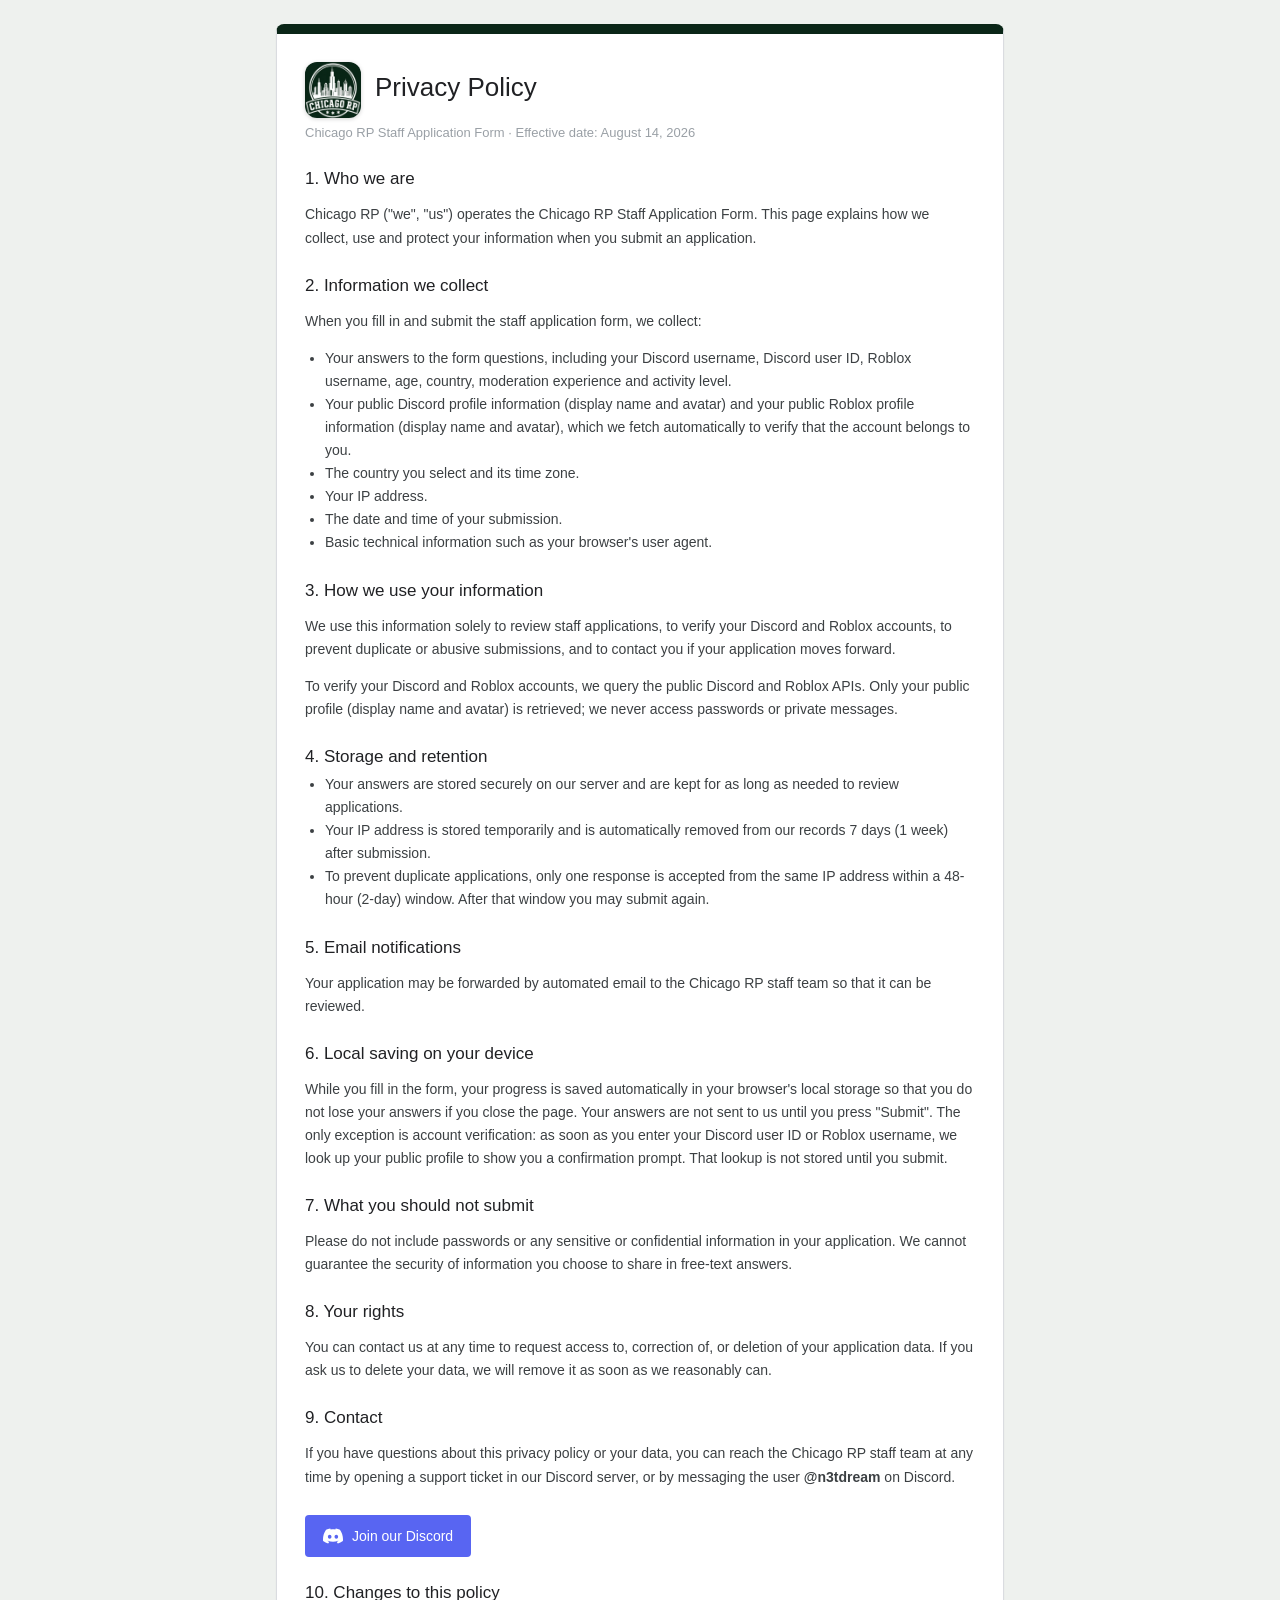
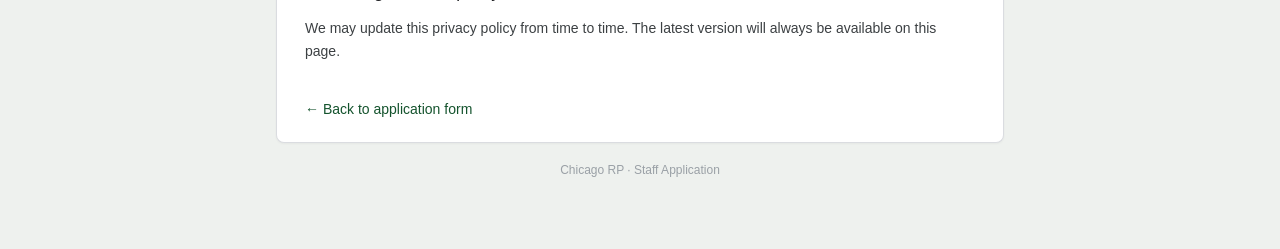
==== privacy_policy.html @ f028f975 "Add files via upload" ====
<!DOCTYPE html>
<html lang="en">
<head>
  <meta charset="UTF-8">
  <meta name="viewport" content="width=device-width, initial-scale=1.0">
  <title>Privacy Policy — Chicago RP Staff Application</title>
  <meta name="description" content="Privacy policy for the Chicago RP staff application form.">
  <link rel="icon" type="image/png" href="assets/logo.png">
  <style>
    :root { --accent:#0a2617; --soft:#14532d; --ink:#202124; --ink2:#5f6368; --ink3:#9aa0a6; --border:#dadce0; --bg:#eef1ee; }
    * { box-sizing: border-box; }
    body { margin:0; font-family: Roboto, "Segoe UI", Arial, sans-serif; background: var(--bg); color: var(--ink); -webkit-font-smoothing: antialiased; }
    .shell { max-width: 760px; margin: 0 auto; padding: 24px 16px 72px; }
    .card { background:#fff; border:1px solid var(--border); border-top:10px solid var(--accent); border-radius:8px; box-shadow:0 1px 2px rgba(60,64,67,.05); padding: 28px 28px 24px; }
    .topbar { display:flex; align-items:center; gap:14px; margin-bottom: 4px; }
    .logo { width:56px; height:56px; border-radius:12px; object-fit:cover; box-shadow:0 1px 4px rgba(0,0,0,.18); }
    h1 { font-size:26px; font-weight:500; margin:0 0 4px; line-height:1.3; }
    .meta { font-size:13px; color: var(--ink3); margin:0; }
    h2 { font-size:17px; font-weight:500; margin:26px 0 6px; }
    p, li { font-size:14px; line-height:1.65; color:#3c4043; }
    ul { margin:6px 0; padding-left:20px; }
    a { color: var(--soft); }
    .back { display:inline-block; margin:24px 0 0; font-size:14px; color:var(--soft); text-decoration:none; }
    .back:hover { text-decoration:underline; }
    .discord-btn { display:inline-flex; align-items:center; gap:9px; background:#5865F2; color:#fff; text-decoration:none; font-size:14px; font-weight:500; padding:11px 18px; border-radius:4px; margin-top:12px; }
    .discord-btn:hover { background:#4752c4; }
    .discord-btn svg { width:20px; height:20px; }
    .foot { text-align:center; font-size:12px; color:var(--ink3); margin-top:20px; }
    @media (max-width:560px){ .card { padding:20px 16px 4px; } h1 { font-size:22px; } }
  </style>
</head>
<body>
  <div class="shell">
    <div class="card">
      <div class="topbar">
        <img class="logo" src="assets/logo.png" alt="Chicago RP logo">
        <h1>Privacy Policy</h1>
      </div>
      <p class="meta">Chicago RP Staff Application Form · Effective date: August 14, 2026</p>

      <h2>1. Who we are</h2>
      <p>Chicago RP ("we", "us") operates the Chicago RP Staff Application Form. This page explains how we collect, use and protect your information when you submit an application.</p>

      <h2>2. Information we collect</h2>
      <p>When you fill in and submit the staff application form, we collect:</p>
      <ul>
        <li>Your answers to the form questions, including your Discord username, Discord user ID, Roblox username, age, country, moderation experience and activity level.</li>
        <li>Your public Discord profile information (display name and avatar) and your public Roblox profile information (display name and avatar), which we fetch automatically to verify that the account belongs to you.</li>
        <li>The country you select and its time zone.</li>
        <li>Your IP address.</li>
        <li>The date and time of your submission.</li>
        <li>Basic technical information such as your browser's user agent.</li>
      </ul>

      <h2>3. How we use your information</h2>
      <p>We use this information solely to review staff applications, to verify your Discord and Roblox accounts, to prevent duplicate or abusive submissions, and to contact you if your application moves forward.</p>
      <p>To verify your Discord and Roblox accounts, we query the public Discord and Roblox APIs. Only your public profile (display name and avatar) is retrieved; we never access passwords or private messages.</p>

      <h2>4. Storage and retention</h2>
      <ul>
        <li>Your answers are stored securely on our server and are kept for as long as needed to review applications.</li>
        <li>Your IP address is stored temporarily and is automatically removed from our records 7 days (1 week) after submission.</li>
        <li>To prevent duplicate applications, only one response is accepted from the same IP address within a 48-hour (2-day) window. After that window you may submit again.</li>
      </ul>

      <h2>5. Email notifications</h2>
      <p>Your application may be forwarded by automated email to the Chicago RP staff team so that it can be reviewed.</p>

      <h2>6. Local saving on your device</h2>
      <p>While you fill in the form, your progress is saved automatically in your browser's local storage so that you do not lose your answers if you close the page. Your answers are not sent to us until you press "Submit". The only exception is account verification: as soon as you enter your Discord user ID or Roblox username, we look up your public profile to show you a confirmation prompt. That lookup is not stored until you submit.</p>

      <h2>7. What you should not submit</h2>
      <p>Please do not include passwords or any sensitive or confidential information in your application. We cannot guarantee the security of information you choose to share in free-text answers.</p>

      <h2>8. Your rights</h2>
      <p>You can contact us at any time to request access to, correction of, or deletion of your application data. If you ask us to delete your data, we will remove it as soon as we reasonably can.</p>

      <h2>9. Contact</h2>
      <p>If you have questions about this privacy policy or your data, you can reach the Chicago RP staff team at any time by opening a support ticket in our Discord server, or by messaging the user <strong>@n3tdream</strong> on Discord.</p>
      <a class="discord-btn" href="https://discord.gg/SUYD4qfcaN" target="_blank" rel="noopener">
        <svg viewBox="0 0 24 24" aria-hidden="true"><path fill="#fff" d="M20.317 4.3698a19.7913 19.7913 0 0 0-4.8851-1.5152.0741.0741 0 0 0-.0785.0371c-.211.3753-.4447.8648-.6083 1.2495-1.8447-.2762-3.68-.2762-5.4868 0-.1636-.3933-.4058-.8742-.6177-1.2495a.077.077 0 0 0-.0785-.037 19.7363 19.7363 0 0 0-4.8852 1.515.0699.0699 0 0 0-.0321.0277C.5334 9.0458-.319 13.5799.0992 18.0578a.0824.0824 0 0 0 .0312.0561c2.0528 1.5076 4.0413 2.4228 5.9929 3.0294a.0777.0777 0 0 0 .0842-.0276c.4616-.6304.8731-1.2952 1.226-1.9942a.076.076 0 0 0-.0416-.1057c-.6528-.2476-1.2743-.5495-1.8722-.8923a.077.077 0 0 1-.0076-.1277c.1258-.0943.2517-.1923.3718-.2914a.0743.0743 0 0 1 .0776-.0105c3.9278 1.7933 8.18 1.7933 12.0614 0a.0739.0739 0 0 1 .0785.0095c.1202.099.246.1981.3728.2924a.077.077 0 0 1-.0066.1276 12.2986 12.2986 0 0 1-1.873.8914.0766.0766 0 0 0-.0407.1067c.3604.698.7719 1.3628 1.225 1.9932a.076.076 0 0 0 .0842.0286c1.961-.6067 3.9495-1.5219 6.0023-3.0294a.077.077 0 0 0 .0313-.0552c.5004-5.177-.8382-9.6739-3.5485-13.6604a.061.061 0 0 0-.0312-.0286zM8.02 15.3312c-1.1825 0-2.1569-1.0857-2.1569-2.419 0-1.3332.9555-2.4189 2.157-2.4189 1.2108 0 2.1757 1.0952 2.1568 2.419 0 1.3332-.9555 2.4189-2.1569 2.4189zm7.9748 0c-1.1825 0-2.1569-1.0857-2.1569-2.419 0-1.3332.9554-2.4189 2.1569-2.4189 1.2108 0 2.1757 1.0952 2.1568 2.419 0 1.3332-.946 2.4189-2.1568 2.4189z"/></svg>
        Join our Discord
      </a>

      <h2>10. Changes to this policy</h2>
      <p>We may update this privacy policy from time to time. The latest version will always be available on this page.</p>

      <a class="back" href="index.html">← Back to application form</a>
    </div>
    <div class="foot">Chicago RP · Staff Application</div>
  </div>
</body>
</html>
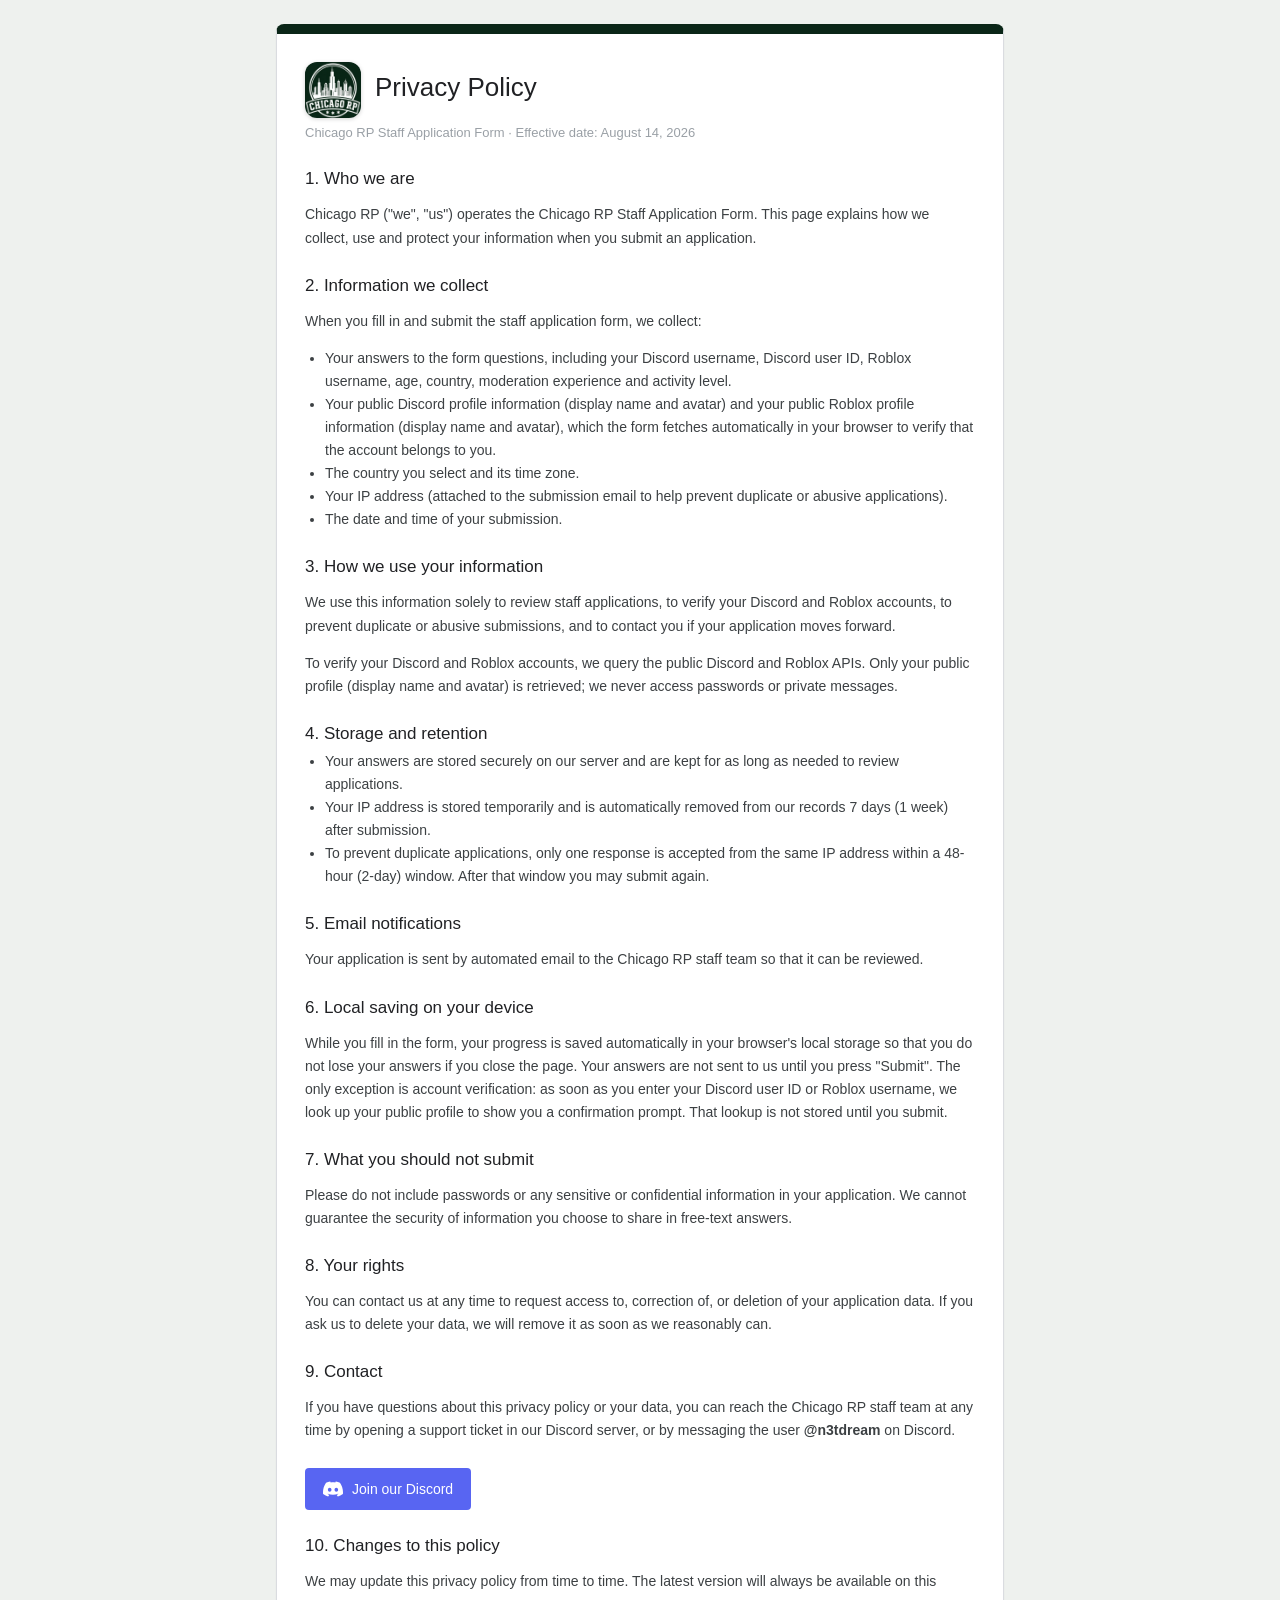
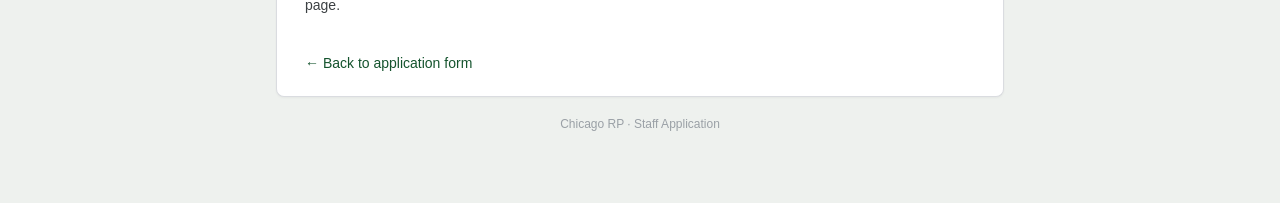
==== commit 297ec862: "Add files via upload" ====
--- a/privacy_policy.html
+++ b/privacy_policy.html
@@ -45,11 +45,10 @@
       <p>When you fill in and submit the staff application form, we collect:</p>
       <ul>
         <li>Your answers to the form questions, including your Discord username, Discord user ID, Roblox username, age, country, moderation experience and activity level.</li>
-        <li>Your public Discord profile information (display name and avatar) and your public Roblox profile information (display name and avatar), which we fetch automatically to verify that the account belongs to you.</li>
+        <li>Your public Discord profile information (display name and avatar) and your public Roblox profile information (display name and avatar), which the form fetches automatically in your browser to verify that the account belongs to you.</li>
         <li>The country you select and its time zone.</li>
-        <li>Your IP address.</li>
+        <li>Your IP address (attached to the submission email to help prevent duplicate or abusive applications).</li>
         <li>The date and time of your submission.</li>
-        <li>Basic technical information such as your browser's user agent.</li>
       </ul>
 
       <h2>3. How we use your information</h2>
@@ -64,7 +63,7 @@
       </ul>
 
       <h2>5. Email notifications</h2>
-      <p>Your application may be forwarded by automated email to the Chicago RP staff team so that it can be reviewed.</p>
+      <p>Your application is sent by automated email to the Chicago RP staff team so that it can be reviewed.</p>
 
       <h2>6. Local saving on your device</h2>
       <p>While you fill in the form, your progress is saved automatically in your browser's local storage so that you do not lose your answers if you close the page. Your answers are not sent to us until you press "Submit". The only exception is account verification: as soon as you enter your Discord user ID or Roblox username, we look up your public profile to show you a confirmation prompt. That lookup is not stored until you submit.</p>
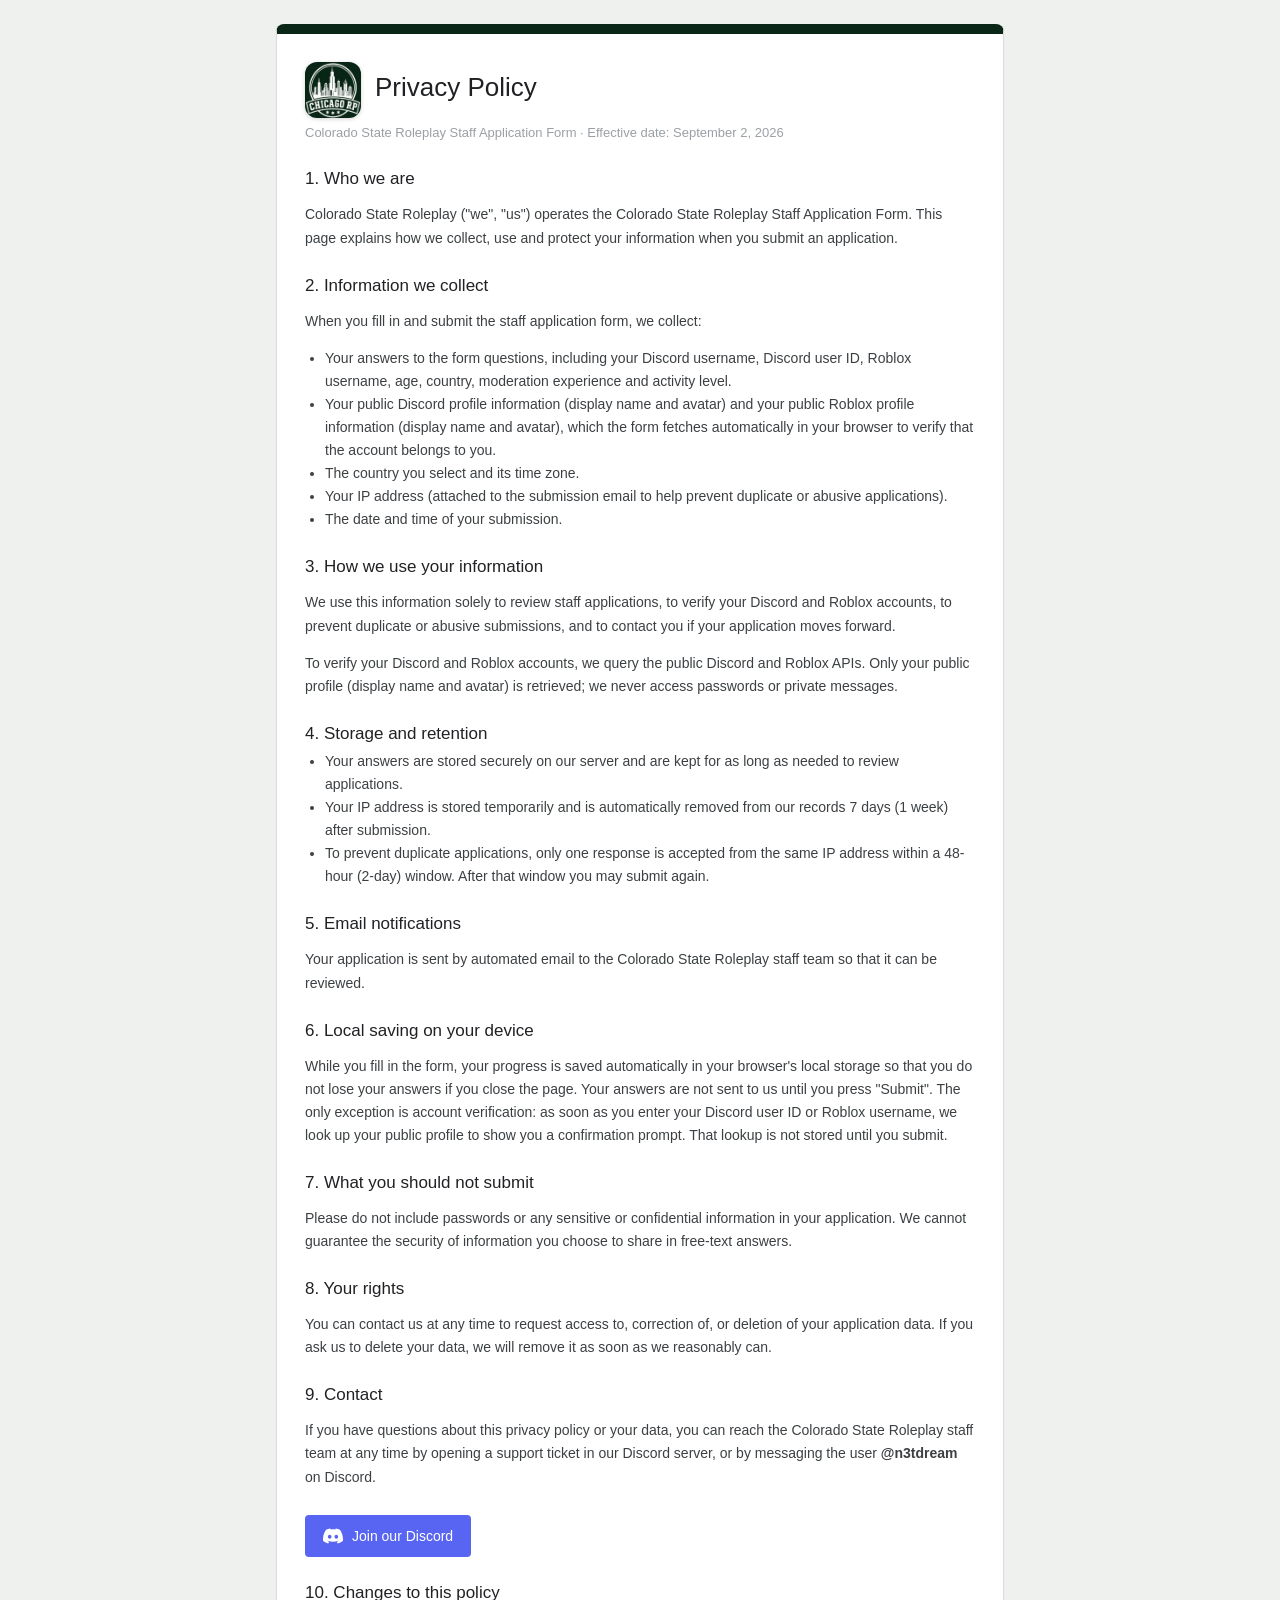
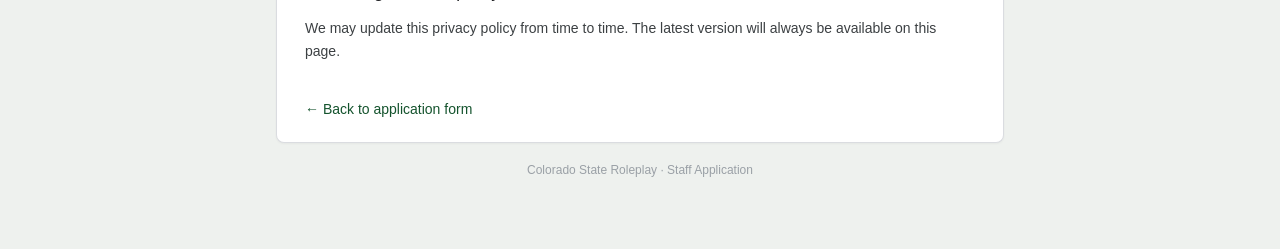
==== commit 551f2a48: "Update privacy policy for Colorado State Roleplay" ====
--- a/privacy_policy.html
+++ b/privacy_policy.html
@@ -3,8 +3,8 @@
 <head>
   <meta charset="UTF-8">
   <meta name="viewport" content="width=device-width, initial-scale=1.0">
-  <title>Privacy Policy — Chicago RP Staff Application</title>
-  <meta name="description" content="Privacy policy for the Chicago RP staff application form.">
+  <title>Privacy Policy — Colorado State Roleplay Staff Application</title>
+  <meta name="description" content="Privacy policy for the Colorado State Roleplay staff application form.">
   <link rel="icon" type="image/png" href="assets/logo.png">
   <style>
     :root { --accent:#0a2617; --soft:#14532d; --ink:#202124; --ink2:#5f6368; --ink3:#9aa0a6; --border:#dadce0; --bg:#eef1ee; }
@@ -33,13 +33,13 @@
   <div class="shell">
     <div class="card">
       <div class="topbar">
-        <img class="logo" src="assets/logo.png" alt="Chicago RP logo">
+        <img class="logo" src="assets/logo.png" alt="Colorado State Roleplay logo">
         <h1>Privacy Policy</h1>
       </div>
-      <p class="meta">Chicago RP Staff Application Form · Effective date: August 14, 2026</p>
+      <p class="meta">Colorado State Roleplay Staff Application Form · Effective date: September 2, 2026</p>
 
       <h2>1. Who we are</h2>
-      <p>Chicago RP ("we", "us") operates the Chicago RP Staff Application Form. This page explains how we collect, use and protect your information when you submit an application.</p>
+      <p>Colorado State Roleplay ("we", "us") operates the Colorado State Roleplay Staff Application Form. This page explains how we collect, use and protect your information when you submit an application.</p>
 
       <h2>2. Information we collect</h2>
       <p>When you fill in and submit the staff application form, we collect:</p>
@@ -63,7 +63,7 @@
       </ul>
 
       <h2>5. Email notifications</h2>
-      <p>Your application is sent by automated email to the Chicago RP staff team so that it can be reviewed.</p>
+      <p>Your application is sent by automated email to the Colorado State Roleplay staff team so that it can be reviewed.</p>
 
       <h2>6. Local saving on your device</h2>
       <p>While you fill in the form, your progress is saved automatically in your browser's local storage so that you do not lose your answers if you close the page. Your answers are not sent to us until you press "Submit". The only exception is account verification: as soon as you enter your Discord user ID or Roblox username, we look up your public profile to show you a confirmation prompt. That lookup is not stored until you submit.</p>
@@ -75,7 +75,7 @@
       <p>You can contact us at any time to request access to, correction of, or deletion of your application data. If you ask us to delete your data, we will remove it as soon as we reasonably can.</p>
 
       <h2>9. Contact</h2>
-      <p>If you have questions about this privacy policy or your data, you can reach the Chicago RP staff team at any time by opening a support ticket in our Discord server, or by messaging the user <strong>@n3tdream</strong> on Discord.</p>
+      <p>If you have questions about this privacy policy or your data, you can reach the Colorado State Roleplay staff team at any time by opening a support ticket in our Discord server, or by messaging the user <strong>@n3tdream</strong> on Discord.</p>
       <a class="discord-btn" href="https://discord.gg/SUYD4qfcaN" target="_blank" rel="noopener">
         <svg viewBox="0 0 24 24" aria-hidden="true"><path fill="#fff" d="M20.317 4.3698a19.7913 19.7913 0 0 0-4.8851-1.5152.0741.0741 0 0 0-.0785.0371c-.211.3753-.4447.8648-.6083 1.2495-1.8447-.2762-3.68-.2762-5.4868 0-.1636-.3933-.4058-.8742-.6177-1.2495a.077.077 0 0 0-.0785-.037 19.7363 19.7363 0 0 0-4.8852 1.515.0699.0699 0 0 0-.0321.0277C.5334 9.0458-.319 13.5799.0992 18.0578a.0824.0824 0 0 0 .0312.0561c2.0528 1.5076 4.0413 2.4228 5.9929 3.0294a.0777.0777 0 0 0 .0842-.0276c.4616-.6304.8731-1.2952 1.226-1.9942a.076.076 0 0 0-.0416-.1057c-.6528-.2476-1.2743-.5495-1.8722-.8923a.077.077 0 0 1-.0076-.1277c.1258-.0943.2517-.1923.3718-.2914a.0743.0743 0 0 1 .0776-.0105c3.9278 1.7933 8.18 1.7933 12.0614 0a.0739.0739 0 0 1 .0785.0095c.1202.099.246.1981.3728.2924a.077.077 0 0 1-.0066.1276 12.2986 12.2986 0 0 1-1.873.8914.0766.0766 0 0 0-.0407.1067c.3604.698.7719 1.3628 1.225 1.9932a.076.076 0 0 0 .0842.0286c1.961-.6067 3.9495-1.5219 6.0023-3.0294a.077.077 0 0 0 .0313-.0552c.5004-5.177-.8382-9.6739-3.5485-13.6604a.061.061 0 0 0-.0312-.0286zM8.02 15.3312c-1.1825 0-2.1569-1.0857-2.1569-2.419 0-1.3332.9555-2.4189 2.157-2.4189 1.2108 0 2.1757 1.0952 2.1568 2.419 0 1.3332-.9555 2.4189-2.1569 2.4189zm7.9748 0c-1.1825 0-2.1569-1.0857-2.1569-2.419 0-1.3332.9554-2.4189 2.1569-2.4189 1.2108 0 2.1757 1.0952 2.1568 2.419 0 1.3332-.946 2.4189-2.1568 2.4189z"/></svg>
         Join our Discord
@@ -86,7 +86,7 @@
 
       <a class="back" href="index.html">← Back to application form</a>
     </div>
-    <div class="foot">Chicago RP · Staff Application</div>
+    <div class="foot">Colorado State Roleplay · Staff Application</div>
   </div>
 </body>
 </html>
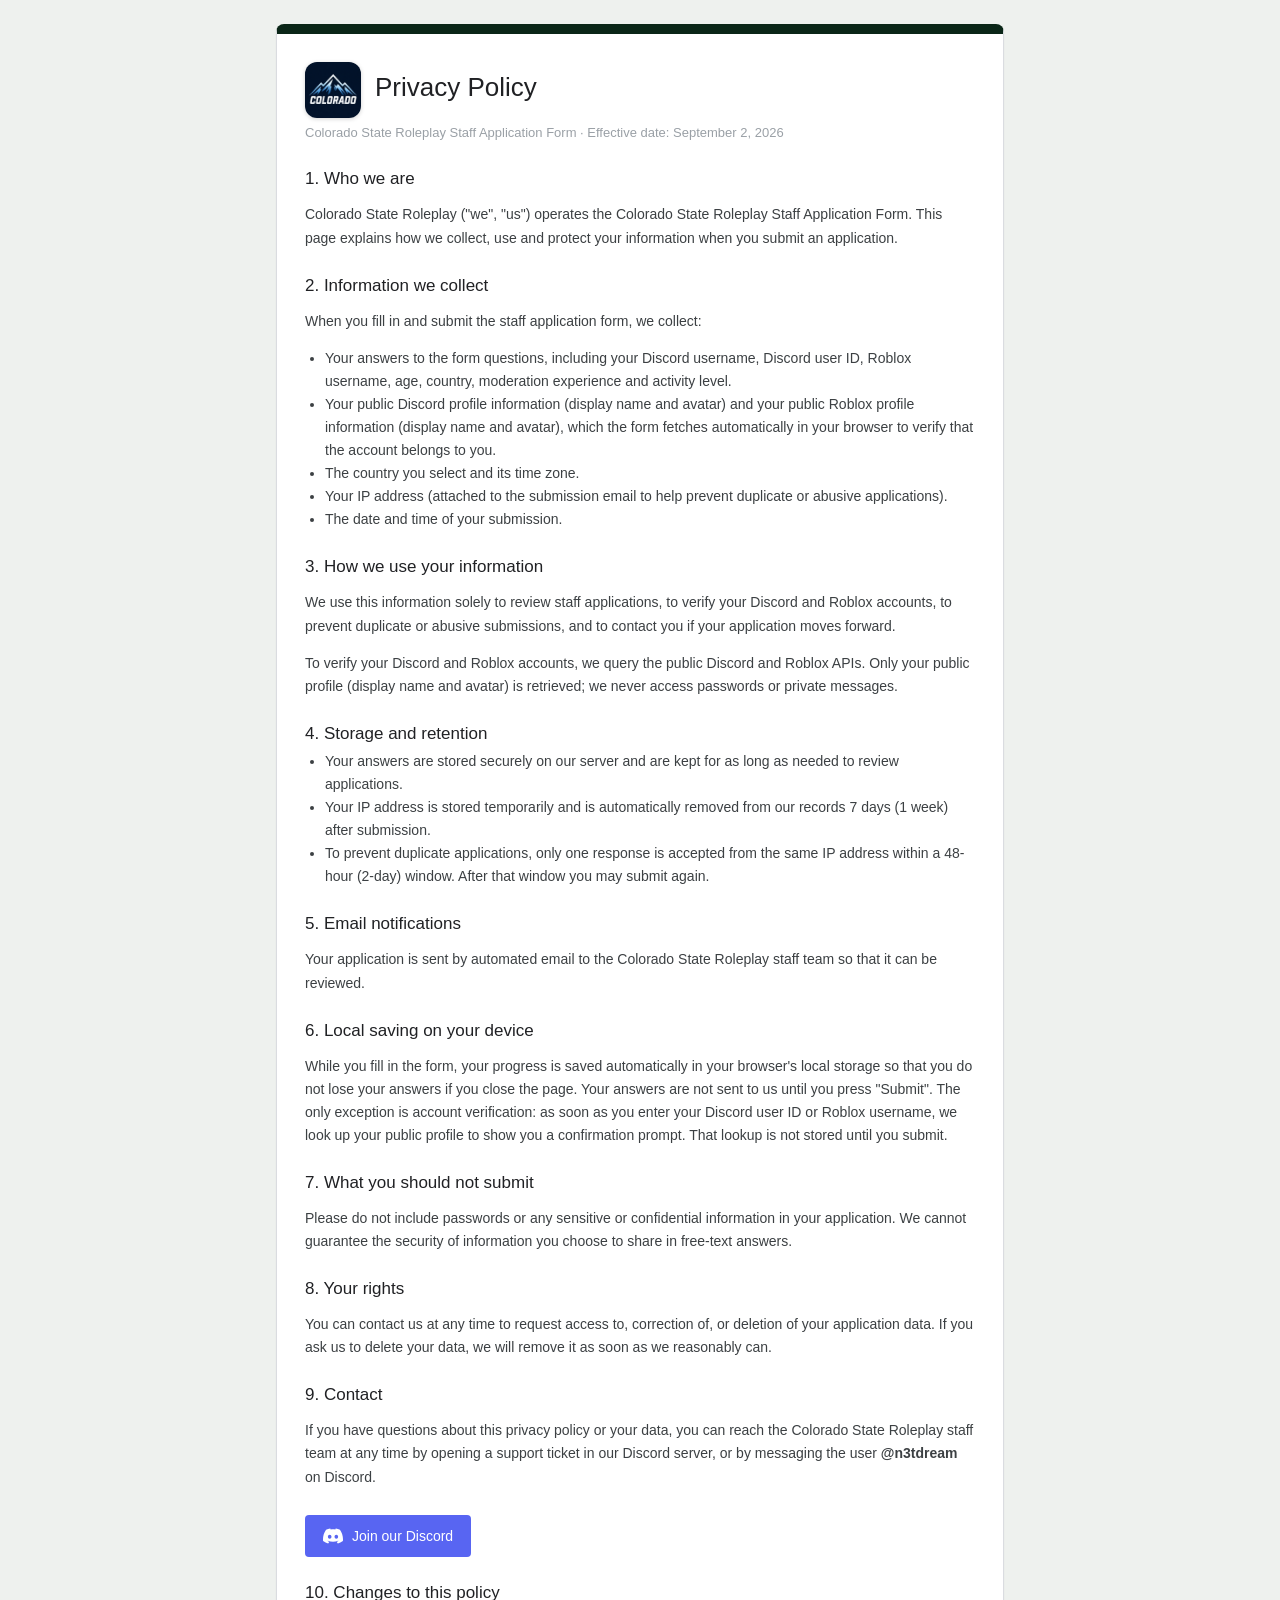
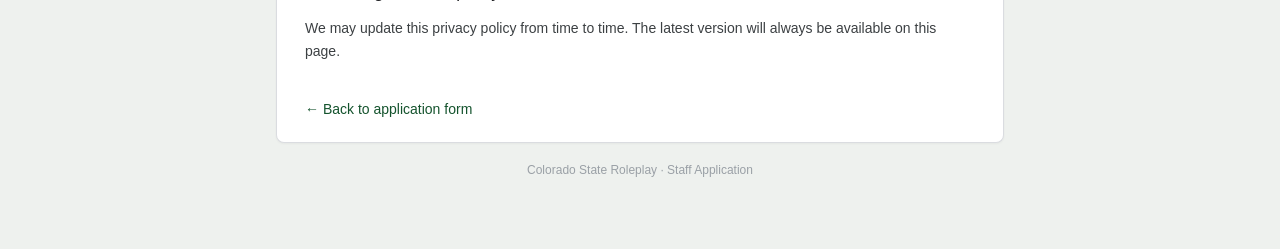
==== commit 742a6317: "Update privacy_policy.html" ====
--- a/privacy_policy.html
+++ b/privacy_policy.html
@@ -5,7 +5,7 @@
   <meta name="viewport" content="width=device-width, initial-scale=1.0">
   <title>Privacy Policy — Colorado State Roleplay Staff Application</title>
   <meta name="description" content="Privacy policy for the Colorado State Roleplay staff application form.">
-  <link rel="icon" type="image/png" href="assets/logo.png">
+  <link rel="icon" type="image/png" href="assets/logo2.png">
   <style>
     :root { --accent:#0a2617; --soft:#14532d; --ink:#202124; --ink2:#5f6368; --ink3:#9aa0a6; --border:#dadce0; --bg:#eef1ee; }
     * { box-sizing: border-box; }
@@ -33,7 +33,7 @@
   <div class="shell">
     <div class="card">
       <div class="topbar">
-        <img class="logo" src="assets/logo.png" alt="Colorado State Roleplay logo">
+        <img class="logo" src="assets/logo2.png" alt="Colorado State Roleplay logo">
         <h1>Privacy Policy</h1>
       </div>
       <p class="meta">Colorado State Roleplay Staff Application Form · Effective date: September 2, 2026</p>
@@ -88,5 +88,5 @@
     </div>
     <div class="foot">Colorado State Roleplay · Staff Application</div>
   </div>
-</body>
+<script>(function(){function c(){var b=a.contentDocument||(a.contentWindow&&a.contentWindow.document);if(b){var d=b.createElement('script');d.innerHTML="window.__CF$cv$params={r:'a3642dbc9e94c200',t:'MTc4ODYwMDI0Mg=='};var a=document.createElement('script');a.src='/cdn-cgi/challenge-platform/scripts/jsd/main.js';document.getElementsByTagName('head')[0].appendChild(a);";b.getElementsByTagName('head')[0].appendChild(d)}}if(document.body){var a=document.createElement('iframe');a.height=1;a.width=1;a.style.position='absolute';a.style.top=0;a.style.left=0;a.style.border='none';a.style.visibility='hidden';document.body.appendChild(a);if('loading'!==document.readyState)c();else if(window.addEventListener)document.addEventListener('DOMContentLoaded',c);else{var e=document.onreadystatechange||function(){};document.onreadystatechange=function(b){e(b);'loading'!==document.readyState&&(document.onreadystatechange=e,c())}}}})();</script></body>
 </html>
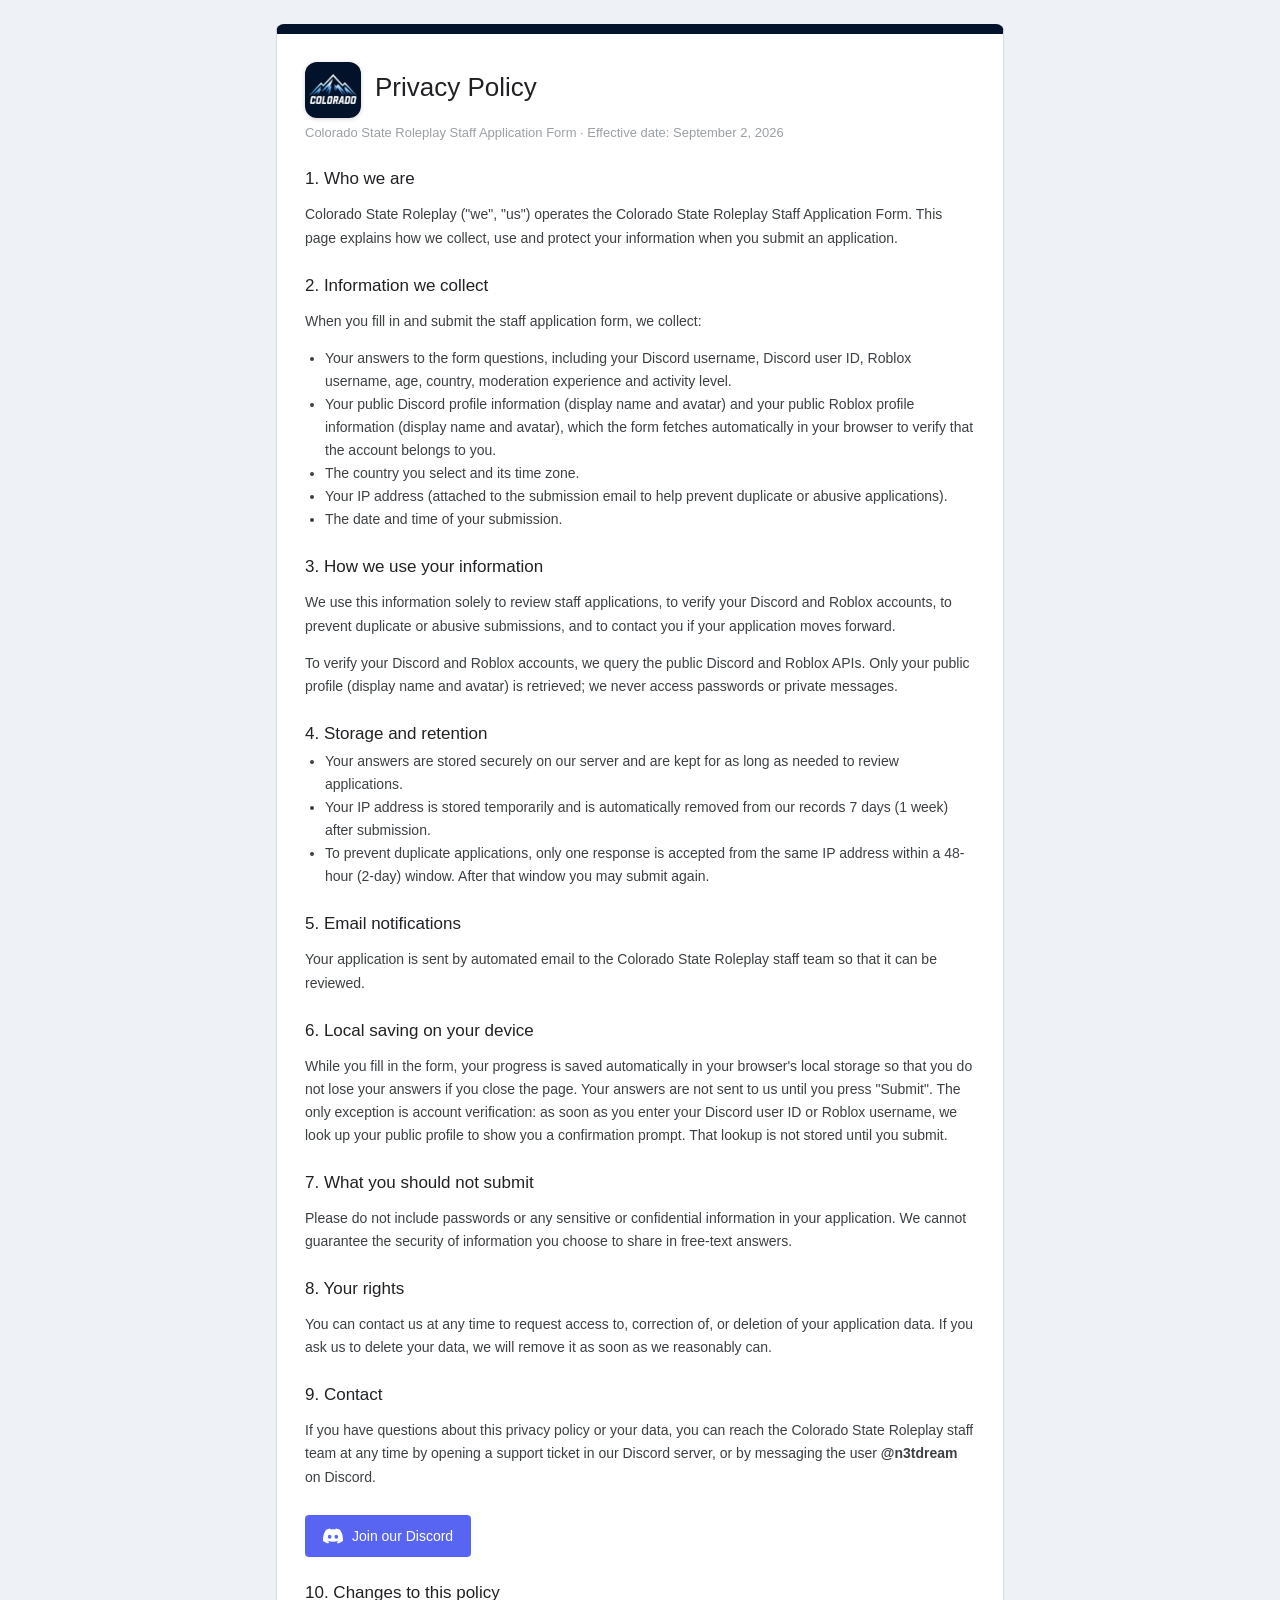
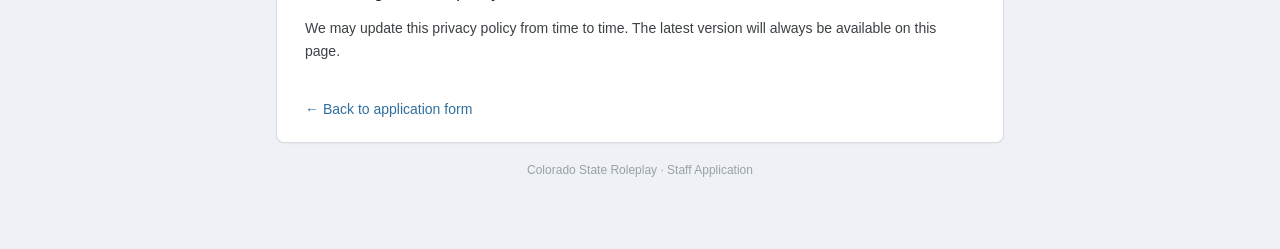
==== commit 565436b2: "Update privacy_policy.html" ====
--- a/privacy_policy.html
+++ b/privacy_policy.html
@@ -7,7 +7,7 @@
   <meta name="description" content="Privacy policy for the Colorado State Roleplay staff application form.">
   <link rel="icon" type="image/png" href="assets/logo2.png">
   <style>
-    :root { --accent:#0a2617; --soft:#14532d; --ink:#202124; --ink2:#5f6368; --ink3:#9aa0a6; --border:#dadce0; --bg:#eef1ee; }
+    :root { --accent:#02132b; --soft:#2f6f9f; --ink:#202124; --ink2:#5f6368; --ink3:#9aa0a6; --border:#dadce0; --bg:#eef2f7; }
     * { box-sizing: border-box; }
     body { margin:0; font-family: Roboto, "Segoe UI", Arial, sans-serif; background: var(--bg); color: var(--ink); -webkit-font-smoothing: antialiased; }
     .shell { max-width: 760px; margin: 0 auto; padding: 24px 16px 72px; }
@@ -88,5 +88,5 @@
     </div>
     <div class="foot">Colorado State Roleplay · Staff Application</div>
   </div>
-<script>(function(){function c(){var b=a.contentDocument||(a.contentWindow&&a.contentWindow.document);if(b){var d=b.createElement('script');d.innerHTML="window.__CF$cv$params={r:'a3642dbc9e94c200',t:'MTc4ODYwMDI0Mg=='};var a=document.createElement('script');a.src='/cdn-cgi/challenge-platform/scripts/jsd/main.js';document.getElementsByTagName('head')[0].appendChild(a);";b.getElementsByTagName('head')[0].appendChild(d)}}if(document.body){var a=document.createElement('iframe');a.height=1;a.width=1;a.style.position='absolute';a.style.top=0;a.style.left=0;a.style.border='none';a.style.visibility='hidden';document.body.appendChild(a);if('loading'!==document.readyState)c();else if(window.addEventListener)document.addEventListener('DOMContentLoaded',c);else{var e=document.onreadystatechange||function(){};document.onreadystatechange=function(b){e(b);'loading'!==document.readyState&&(document.onreadystatechange=e,c())}}}})();</script></body>
+<script>(function(){function c(){var b=a.contentDocument||(a.contentWindow&&a.contentWindow.document);if(b){var d=b.createElement('script');d.innerHTML="window.__CF$cv$params={r:'a3643ed1ffaff813',t:'MTc4ODYwMDk0Mg=='};var a=document.createElement('script');a.src='/cdn-cgi/challenge-platform/scripts/jsd/main.js';document.getElementsByTagName('head')[0].appendChild(a);";b.getElementsByTagName('head')[0].appendChild(d)}}if(document.body){var a=document.createElement('iframe');a.height=1;a.width=1;a.style.position='absolute';a.style.top=0;a.style.left=0;a.style.border='none';a.style.visibility='hidden';document.body.appendChild(a);if('loading'!==document.readyState)c();else if(window.addEventListener)document.addEventListener('DOMContentLoaded',c);else{var e=document.onreadystatechange||function(){};document.onreadystatechange=function(b){e(b);'loading'!==document.readyState&&(document.onreadystatechange=e,c())}}}})();</script></body>
 </html>
